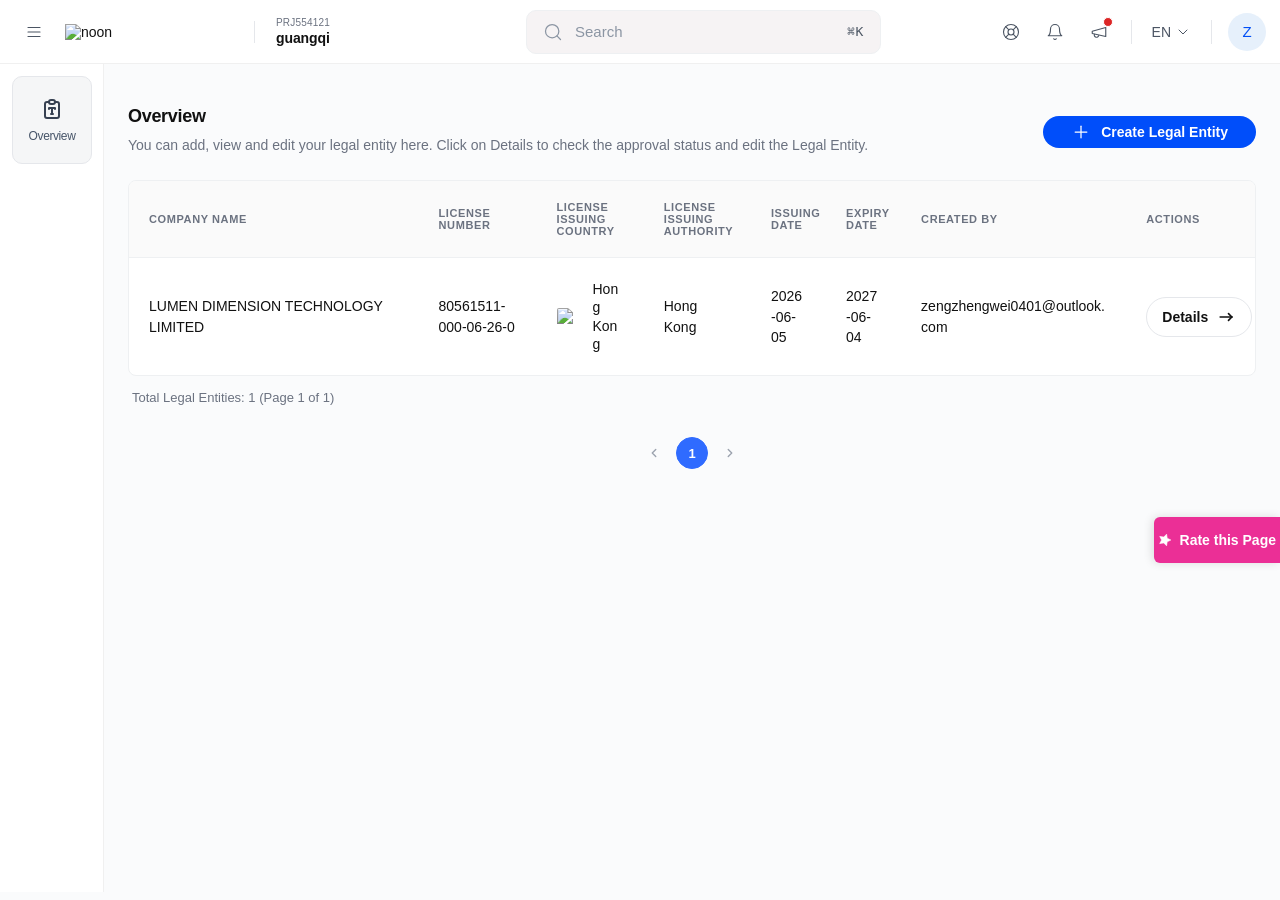
==== index.html @ 78b32767 "Add noon legal entity overview and Vantage sales performance pages" ====
<!DOCTYPE html>
<html lang="en">
<head>
<meta charset="UTF-8" />
<meta name="viewport" content="width=device-width, initial-scale=1.0" />
<title>noon - Legal Entity Overview</title>
<link rel="stylesheet" href="style.css" />
</head>
<body>
  <!-- Top Header -->
  <header class="top-header">
    <div class="header-left">
      <div>
        <button class="menu-btn" aria-label="Toggle navigation">
          <svg xmlns="http://www.w3.org/2000/svg" width="24" height="24" viewBox="0 0 24 24" fill="none" stroke="currentColor" stroke-width="1.5" stroke-linecap="round" stroke-linejoin="round" class="lucide lucide-menu">
            <line x1="4" x2="20" y1="12" y2="12"/>
            <line x1="4" x2="20" y1="6" y2="6"/>
            <line x1="4" x2="20" y1="18" y2="18"/>
          </svg>
        </button>
      </div>
      <div class="logoDiv">
        <img class="logo" src="https://f.nooncdn.com/s/app/com/noon/design-system/logos/revamp-logo-en-smaller.svg" alt="noon" />
      </div>
      <div class="divider"></div>
      <div class="project-info">
        <div class="project-id">PRJ554121</div>
        <div class="project-name">guangqi</div>
      </div>
    </div>

    <div class="header-center">
      <div class="search-box">
        <svg xmlns="http://www.w3.org/2000/svg" class="search-icon" width="20" height="20" viewBox="0 0 24 24" fill="none" stroke="currentColor" stroke-width="1.5" stroke-linecap="round" stroke-linejoin="round">
          <circle cx="11" cy="11" r="8"/>
          <path d="m21 21-4.3-4.3"/>
        </svg>
        <input type="text" placeholder="Search" />
        <kbd class="shortcut">⌘K</kbd>
      </div>
    </div>

    <div class="header-right">
      <button class="icon-btn" aria-label="help">
        <svg xmlns="http://www.w3.org/2000/svg" width="22" height="22" viewBox="0 0 24 24" fill="none" stroke="currentColor" stroke-width="1.5" stroke-linecap="round" stroke-linejoin="round" class="lucide lucide-life-buoy">
          <circle cx="12" cy="12" r="10"/>
          <path d="m4.93 4.93 4.24 4.24"/>
          <path d="m14.83 9.17 4.24-4.24"/>
          <path d="m14.83 14.83 4.24 4.24"/>
          <path d="m9.17 14.83-4.24 4.24"/>
          <circle cx="12" cy="12" r="4"/>
        </svg>
      </button>
      <button class="icon-btn" aria-label="notifications">
        <svg xmlns="http://www.w3.org/2000/svg" width="22" height="22" viewBox="0 0 24 24" fill="none" stroke="currentColor" stroke-width="1.5" stroke-linecap="round" stroke-linejoin="round" class="lucide lucide-bell">
          <path d="M6 8a6 6 0 0 1 12 0c0 7 3 9 3 9H3s3-2 3-9"/>
          <path d="M10.3 21a1.94 1.94 0 0 0 3.4 0"/>
        </svg>
      </button>
      <button class="icon-btn has-dot" aria-label="announcements">
        <svg xmlns="http://www.w3.org/2000/svg" width="22" height="22" viewBox="0 0 24 24" fill="none" stroke="currentColor" stroke-width="1.5" stroke-linecap="round" stroke-linejoin="round" class="lucide lucide-megaphone">
          <path d="m3 11 18-5v12L3 14v-3z"/>
          <path d="M11.6 16.8a3 3 0 1 1-5.8-1.6"/>
        </svg>
        <span class="dot"></span>
      </button>
      <div class="header-divider"></div>
      <div class="lang">
        EN
        <svg xmlns="http://www.w3.org/2000/svg" width="16" height="16" viewBox="0 0 24 24" fill="none" stroke="currentColor" stroke-width="1.5" stroke-linecap="round" stroke-linejoin="round" class="lucide lucide-chevron-down">
          <path d="m6 9 6 6 6-6"/>
        </svg>
      </div>
      <div class="header-divider"></div>
      <div class="avatar">Z</div>
    </div>
  </header>

  <div class="app-body">
    <!-- Sidebar -->
    <aside class="sidebar">
      <div class="nav-item active">
        <div class="nav-icon">
          <svg xmlns="http://www.w3.org/2000/svg" width="24" height="24" viewBox="0 0 24 24" fill="none" stroke="#374152" stroke-width="2" stroke-linecap="round" stroke-linejoin="round" class="tabler-icon tabler-icon-clipboard-typography">
            <path d="M9 5h-2a2 2 0 0 0 -2 2v12a2 2 0 0 0 2 2h10a2 2 0 0 0 2 -2v-12a2 2 0 0 0 -2 -2h-2"></path>
            <path d="M9 3m0 2a2 2 0 0 1 2 -2h2a2 2 0 0 1 2 2v0a2 2 0 0 1 -2 2h-2a2 2 0 0 1 -2 -2z"></path>
            <path d="M9 12v-1h6v1"></path>
            <path d="M12 11v6"></path>
            <path d="M11 17h2"></path>
          </svg>
        </div>
        <span class="boxtext">Overview</span>
      </div>
    </aside>

    <!-- Main Content -->
    <main class="main">
      <div class="page-header">
        <div>
          <h4 class="page-title">Overview</h4>
          <p class="page-desc">You can add, view and edit your legal entity here. Click on Details to check the approval status and edit the Legal Entity.</p>
        </div>
        <button class="btn-primary">
          <svg xmlns="http://www.w3.org/2000/svg" class="icon icon-tabler icon-tabler-plus" width="20" height="20" viewBox="0 0 24 24" stroke="currentColor" stroke-width="1.5" fill="none" stroke-linecap="round" stroke-linejoin="round">
            <path stroke="none" d="M0 0h24v24H0z" fill="none"/>
            <line x1="12" y1="5" x2="12" y2="19"/>
            <line x1="5" y1="12" x2="19" y2="12"/>
          </svg>
          Create Legal Entity
        </button>
      </div>

      <div class="table-card">
        <table class="entity-table">
          <colgroup>
            <col class="col-company" />
            <col class="col-license-num" />
            <col class="col-country" />
            <col class="col-authority" />
            <col class="col-issuing" />
            <col class="col-expiry" />
            <col class="col-created" />
            <col class="col-actions" />
          </colgroup>
          <thead>
            <tr>
              <th>COMPANY NAME</th>
              <th>LICENSE NUMBER</th>
              <th>LICENSE ISSUING COUNTRY</th>
              <th>LICENSE ISSUING AUTHORITY</th>
              <th>ISSUING DATE</th>
              <th>EXPIRY DATE</th>
              <th>CREATED BY</th>
              <th>ACTIONS</th>
            </tr>
          </thead>
          <tbody>
            <tr>
              <td class="company-name">LUMEN DIMENSION TECHNOLOGY LIMITED</td>
              <td>80561511-000-06-26-0</td>
              <td>
                <span class="country">
                  <img class="flag-hk" src="https://flagcdn.com/hk.svg" alt="Hong Kong flag" />
                  <span class="country-text">Hong Kong</span>
                </span>
              </td>
              <td>Hong Kong</td>
              <td>2026-06-05</td>
              <td>2027-06-04</td>
              <td>zengzhengwei0401@outlook.com</td>
              <td>
                <button class="btn-details">
                  Details
                  <svg xmlns="http://www.w3.org/2000/svg" class="icon icon-tabler icon-tabler-arrow-narrow-right" width="20" height="20" viewBox="0 0 24 24" stroke="currentColor" stroke-width="2" fill="none" stroke-linecap="round" stroke-linejoin="round">
                    <path stroke="none" d="M0 0h24v24H0z" fill="none"/>
                    <line x1="5" y1="12" x2="19" y2="12"/>
                    <line x1="15" y1="16" x2="19" y2="12"/>
                    <line x1="15" y1="8" x2="19" y2="12"/>
                  </svg>
                </button>
              </td>
            </tr>
          </tbody>
        </table>
      </div>

      <div class="total-info">Total Legal Entities: 1 (Page 1 of 1)</div>

      <div class="pagination">
        <button class="page-arrow" disabled>
          <svg width="14" height="14" viewBox="0 0 24 24" fill="none" stroke="#9ca3af" stroke-width="2.4" stroke-linecap="round" stroke-linejoin="round">
            <polyline points="15 18 9 12 15 6"/>
          </svg>
        </button>
        <button class="page-num active">1</button>
        <button class="page-arrow" disabled>
          <svg width="14" height="14" viewBox="0 0 24 24" fill="none" stroke="#9ca3af" stroke-width="2.4" stroke-linecap="round" stroke-linejoin="round">
            <polyline points="9 18 15 12 9 6"/>
          </svg>
        </button>
      </div>
    </main>
  </div>

  <!-- Floating Rate Button -->
  <div class="rate-btn">
    <svg width="14" height="14" viewBox="0 0 24 24" fill="#fff" stroke="#fff" stroke-width="1">
      <polygon points="12 2 15.09 8.26 22 9.27 17 14.14 18.18 21.02 12 17.77 5.82 21.02 7 14.14 2 9.27 8.91 8.26 12 2"/>
    </svg>
    <span>Rate this Page</span>
  </div>
</body>
</html>
---- style.css ----
* {
  box-sizing: border-box;
  margin: 0;
  padding: 0;
}

html, body {
  font-family: "Figtree", -apple-system, BlinkMacSystemFont, "Segoe UI", "Helvetica Neue", Arial, sans-serif;
  background: #fafbfc;
  color: #111;
  -webkit-font-smoothing: antialiased;
  -moz-osx-font-smoothing: grayscale;
  min-height: 100vh;
  font-size: 14px;
}

/* ============ Top Header ============ */
.top-header {
  height: 64px;
  background: #fff;
  display: flex;
  align-items: center;
  padding: 0 14px;
  border-bottom: 1px solid #f0f0f0;
  gap: 20px;
  position: sticky;
  top: 0;
  z-index: 100;
}

.header-left {
  display: flex;
  align-items: center;
  gap: 16px;
  margin-left: 5px;
  flex-shrink: 0;
}

.menu-btn {
  background: transparent;
  border: none;
  cursor: pointer;
  padding: 0;
  width: 30px;
  height: 30px;
  display: flex;
  align-items: center;
  justify-content: center;
  border-radius: 8px;
  color: #4b5563;
  flex-shrink: 0;
}
.menu-btn svg {
  width: 18px;
  height: 18px;
  display: block;
}
.menu-btn:hover {
  background: #f3f4f6;
}

.logoDiv {
  /* height: 26px; */
  width: 168px;
  display: block;
  flex-shrink: 0;
}
.logo{
  height: 16px;
}

.divider {
  width: 1px;
  height: 22px;
  background: #e5e7eb;
  margin: 0 5px;
  flex-shrink: 0;
}

.project-info {
  display: flex;
  flex-direction: column;
  justify-content: center;
  gap: 2px;
  width: 140px;
  line-height: 1.15;
}
.project-id {
  font-size: 10px;
  color: #6b7280;
  letter-spacing: 0.2px;
  font-weight: 500;
}
.project-name {
  font-size: 14px;
  font-weight: 600;
  color: #111;
  letter-spacing: -0.1px;
}

.header-center {
  flex: 1;
  display: flex;
  justify-content: center;
}

.search-box {
  width: 100%;
  max-width: 760px;
  height: 44px;
  background: #f6f3f4;
  border: 1px solid #eef0f2;
  border-radius: 10px;
  display: flex;
  align-items: center;
  padding: 0 16px;
  gap: 12px;
  margin: 0 90px;
  transition: border-color 0.15s, background 0.15s;
}
.search-box:hover {
  background: #f2f4f7;
}
.search-box:focus-within {
  border-color: #d1d5db;
  background: #fff;
}
.search-box .search-icon {
  color: #8b95a3;
  flex-shrink: 0;
}
.search-box input {
  flex: 1;
  border: none;
  outline: none;
  background: transparent;
  font-size: 15px;
  color: #4b5563;
}
.search-box input::placeholder {
  color: #8b95a3;
}
.shortcut {
  font-size: 13px;
  color: #4b5563;
  font-weight: 500;
  letter-spacing: 0.3px;
}

.header-right {
  display: flex;
  align-items: center;
  gap: 4px;
}

.icon-btn {
  width: 40px;
  height: 40px;
  background: transparent;
  border: none;
  border-radius: 8px;
  cursor: pointer;
  display: flex;
  align-items: center;
  justify-content: center;
  position: relative;
  color: #111;
}
.icon-btn:hover {
  background: #f3f4f6;
}
.icon-btn svg {
  width: 18px;
  height: 18px;
  display: block;
  color: #4b5563;
}
.icon-btn.has-dot .dot {
  position: absolute;
  top: 5px;
  right: 6px;
  width: 10px;
  height: 10px;
  background: #dc2626;
  border-radius: 50%;
  border: 1.5px solid #fff;
}

.header-divider {
  width: 1px;
  height: 24px;
  background: #e5e7eb;
  margin: 0 8px;
}

.lang {
  display: flex;
  align-items: center;
  gap: 4px;
  font-size: 14px;
  font-weight: 500;
  color: #4c5564;
  padding: 0 8px;
  cursor: pointer;
}
.lang svg {
  color: #4c5564;
}

.avatar {
  width: 38px;
  height: 38px;
  border-radius: 50%;
  background: #e6f0fb;
  border: none;
  display: flex;
  align-items: center;
  justify-content: center;
  font-size: 15px;
  text-transform: uppercase;
  font-weight: 500;
  color: #024FF6;
  cursor: pointer;
  margin-left: 4px;
}

/* ============ App Body ============ */
.app-body {
  display: flex;
  min-height: calc(100vh - 72px);
}

/* ============ Sidebar ============ */
.sidebar {
  width: 104px;
  background: #fff;
  border-right: 1px solid #f0f0f0;
  padding:  12px;
  flex-shrink: 0;
}

.nav-item {
  display: flex;
  flex-direction: column;
  align-items: center;
  justify-content: center;
  gap: 8px;
  padding: 16px 8px;
  border-radius: 10px;
  cursor: pointer;
  color: #111;
  font-size: 13px;
  font-weight: 500;
  transition: background 0.15s;
  width: 80px;
  height: 88px;
}
.nav-item:hover {
  background: #f3f4f6;
}
.nav-item.active {
  background: #f5f6f7;
  border: 1px solid #e5e7eb;
}
.nav-icon {
  display: flex;
  align-items: center;
  justify-content: center;
}

.boxtext{
  font-size: 12px;
  font-weight: 500 !important;
  letter-spacing: -0.4px;
  color: #475569;
}
/* ============ Main Content ============ */
.main {
  flex: 1;
  padding: 42px 24px;
  overflow-x: auto;
}

.page-header {
  display: flex;
  justify-content: space-between;
  align-items: flex-start;
  margin-bottom: 24px;
  gap: 24px;
}

.page-title {
  font-size: 18px;
  font-weight: 700;
  color: #111;
  margin-bottom: 8px;
  letter-spacing: -0.3px;
}
.page-desc {
  font-size: 14px;
  color: #6b7280;
  max-width: 780px;
  line-height: 1.5;
}

.btn-primary {
  background: #004efa;
  color: #fff;
  border: none;
  border-radius: 999px;
  padding: 14px 28px;
  font-size: 14px;
  font-weight: 600;
  cursor: pointer;
  display: flex;
  align-items: center;
  gap: 10px;
  white-space: nowrap;
  /* box-shadow: 0 1px 2px rgba(0,0,0,0.06); */
  transition: background 0.15s;
  height: 32px;
  line-height: 32px;
  margin-top: 10px;
}
.btn-primary:hover {
  background: #1e5adb;
}
.btn-primary svg {
  width: 20px;
  height: 20px;
  display: block;
  flex-shrink: 0;
}

/* ============ Table ============ */
.table-card {
  background: #fff;
  border: 1px solid #eef0f2;
  border-radius: 8px;
  overflow: hidden;
  margin-bottom: 14px;
}

.entity-table {
  width: 100%;
  border-collapse: collapse;
  font-size: 14px;
  table-layout: fixed;
}

.entity-table col.col-company     { width: 27%; }
.entity-table col.col-license-num { width: 11%; }
.entity-table col.col-country     { width: 10%; }
.entity-table col.col-authority   { width: 10%; }
.entity-table col.col-issuing     { width: 7%;  }
.entity-table col.col-expiry      { width: 7%;  }
.entity-table col.col-created     { width: 21%; }
.entity-table col.col-actions     { width: 12%; }

.entity-table thead th {
  padding: 20px 20px;
  text-align: left;
  font-size: 11px;
  font-weight: 700;
  color: #6b7280;
  letter-spacing: 0.6px;
  border-bottom: 1px solid #eef0f2;
  background: #fafafa;
  vertical-align: middle;
  line-height: 1.1;
  white-space: normal;
}

.entity-table tbody td {
  padding: 22px 20px;
  color: #111;
  vertical-align: middle;
  border-bottom: 1px solid #f3f4f6;
  word-break: break-word;
  line-height: 1.45;
}
.entity-table tbody tr:last-child td {
  border-bottom: none;
}

.company-name {
  font-weight: 500;
}

.country {
  display: flex;
  align-items: center;
  gap: 10px;
}
.country-text {
  line-height: 1.3;
}

/* Hong Kong flag */
.flag-hk {
  width: 26px;
  height: 18px;
  border-radius: 2px;
  object-fit: cover;
  flex-shrink: 0;
  display: block;
}

.btn-details {
  background: #fff;
  color: #111;
  border: 1px solid #e5e7eb;
  border-radius: 999px;
  padding: 6px 15px;
  font-size: 14px;
  font-weight: 600;
  cursor: pointer;
  display: inline-flex;
  align-items: center;
  gap: 8px;
  transition: all 0.15s;
  width: 106px;
  height: 40px;
}
.btn-details:hover {
  background: #f9fafb;
  border-color: #d1d5db;
}

.entity-table thead th {
  text-align: left;
}
.entity-table tbody td:last-child {
  text-align: right;
}

.total-info {
  font-size: 13px;
  color: #6b7280;
  margin-bottom: 28px;
  padding-left: 4px;
}

/* ============ Pagination ============ */
.pagination {
  display: flex;
  align-items: center;
  justify-content: center;
  gap: 6px;
  margin-top: 32px;
}

.page-arrow, .page-num {
  width: 32px;
  height: 32px;
  border-radius: 50%;
  border: 1px solid #e5e7eb;
  background: #fff;
  cursor: pointer;
  display: flex;
  align-items: center;
  justify-content: center;
  font-size: 13px;
  font-weight: 600;
  color: #111;
  transition: all 0.15s;
  padding: 0;
}
.page-arrow {
  border: none;
  background: transparent;
}
.page-arrow:disabled {
  cursor: not-allowed;
}
.page-num.active {
  background: #2f6bff;
  color: #fff;
  border-color: #2f6bff;
}
.page-num:not(.active):hover {
  background: #f3f4f6;
}

/* ============ Floating Rate Button ============ */
.rate-btn {
  position: fixed;
  right: 0;
  top: 60%;
  transform: translateY(-50%);
  writing-mode: sideways-lr;
  background: #eb2f96;
  color: #fff;
  padding:  12px 4px;
  border-radius: 6px 0 0 6px;
  font-size: 14px;
  line-height: 22px;
  font-weight: 600;
  cursor: pointer;
  display: flex;
  align-items: center;
  gap: 8px;
  box-shadow: -2px 0 10px rgba(0,0,0,0.12);
  z-index: 50;
}
.rate-btn svg {
  transform: rotate(90deg);
}
.rate-btn:hover {
  background: #db2777;
}
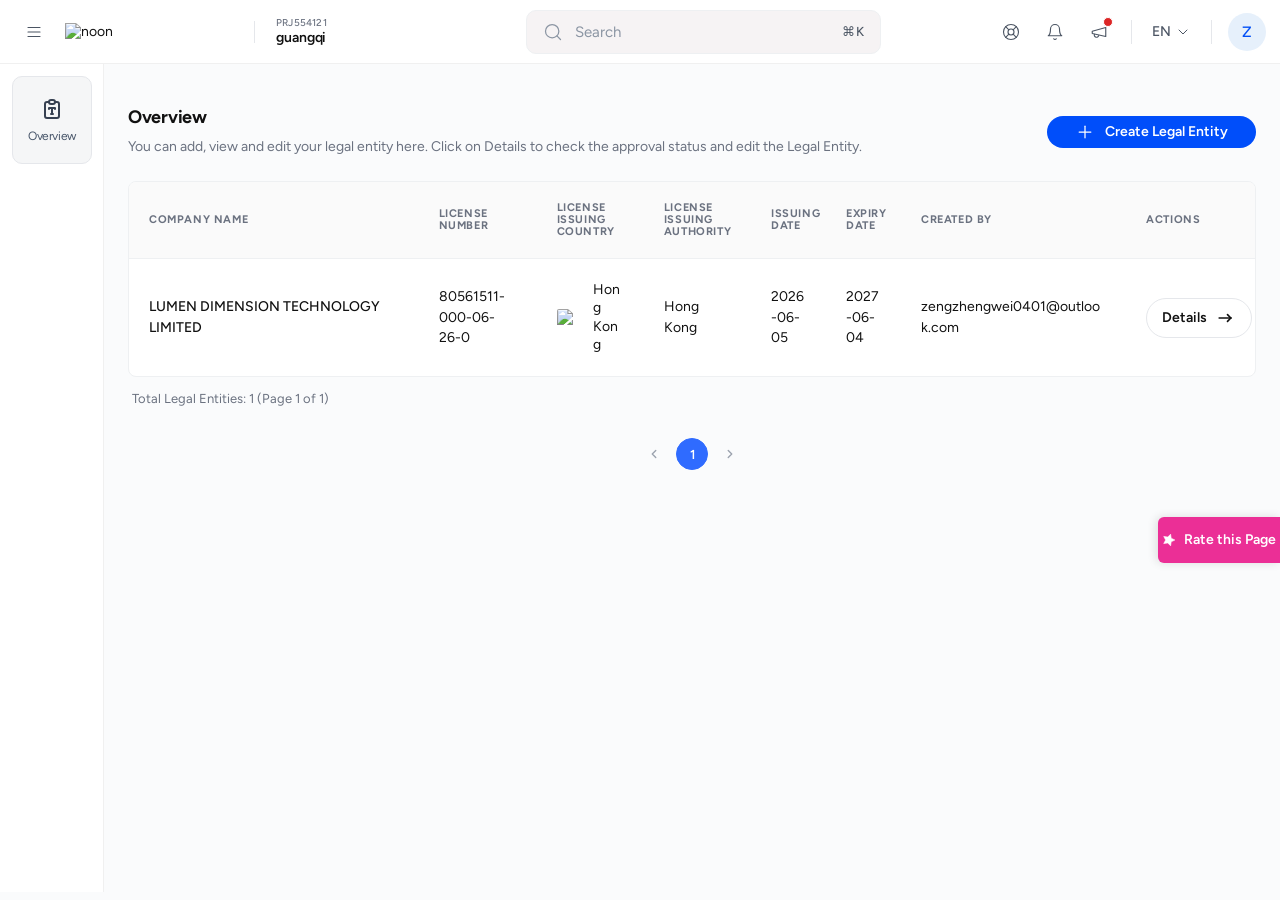
==== commit 9f53d8e0: "Match Vantage 1688shop reference: header sizing, sidebar pro items, Figtree font weights" ====
--- a/index.html
+++ b/index.html
@@ -4,6 +4,9 @@
 <meta charset="UTF-8" />
 <meta name="viewport" content="width=device-width, initial-scale=1.0" />
 <title>noon - Legal Entity Overview</title>
+<link rel="preconnect" href="https://fonts.googleapis.com">
+<link rel="preconnect" href="https://fonts.gstatic.com" crossorigin>
+<link href="https://fonts.googleapis.com/css2?family=Figtree:wght@400;500;600;700;800&display=swap" rel="stylesheet">
 <link rel="stylesheet" href="style.css" />
 </head>
 <body>
--- a/style.css
+++ b/style.css
@@ -5,7 +5,7 @@
 }
 
 html, body {
-  font-family: "Figtree", -apple-system, BlinkMacSystemFont, "Segoe UI", "Helvetica Neue", Arial, sans-serif;
+  font-family: Figtree, sans-serif;
   background: #fafbfc;
   color: #111;
   -webkit-font-smoothing: antialiased;
@@ -270,7 +270,7 @@
 
 .boxtext{
   font-size: 12px;
-  font-weight: 500 !important;
+  font-weight: 400 !important;
   letter-spacing: -0.4px;
   color: #475569;
 }
@@ -509,3 +509,7 @@
 .rate-btn:hover {
   background: #db2777;
 }
+
+button, input, select, textarea, kbd {
+  font-family: inherit;
+}
